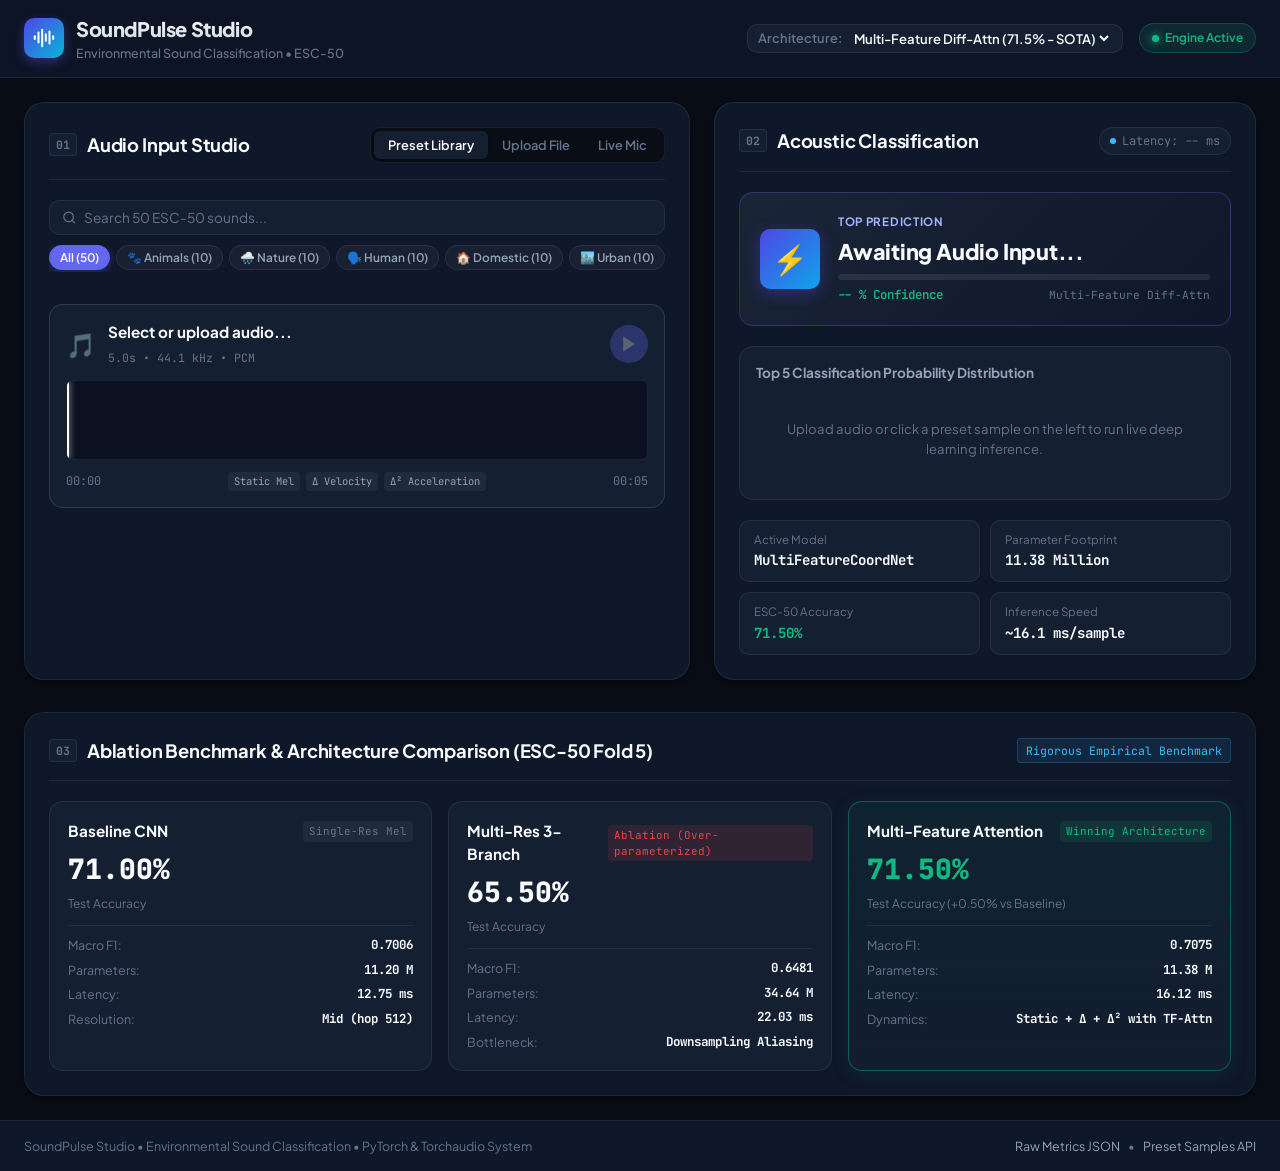
==== static/index.html @ cbf7ad25 "Initial commit: Environmental Sound Classification (ESC-50) with PyTorch & SoundPulse Studio" ====
<!DOCTYPE html>
<html lang="en">
<head>
  <meta charset="UTF-8">
  <meta name="viewport" content="width=device-width, initial-scale=1.0">
  <title>SoundPulse — Environmental Sound Classification</title>
  <meta name="description" content="State-of-the-Art Deep Learning & Signal Processing system for Environmental Sound Classification on ESC-50.">
  <link rel="preconnect" href="https://fonts.googleapis.com">
  <link rel="preconnect" href="https://fonts.gstatic.com" crossorigin>
  <link href="https://fonts.googleapis.com/css2?family=Plus+Jakarta+Sans:wght@400;500;600;700;800&family=JetBrains+Mono:wght@400;500;600&display=swap" rel="stylesheet">
  <link rel="stylesheet" href="style.css">
</head>
<body>
  <!-- Header -->
  <header class="app-header">
    <div class="header-container">
      <div class="brand">
        <div class="brand-icon">
          <svg width="22" height="22" viewBox="0 0 24 24" fill="none" stroke="currentColor" stroke-width="2.2" stroke-linecap="round" stroke-linejoin="round">
            <path d="M2 10v3"></path>
            <path d="M6 6v11"></path>
            <path d="M10 3v18"></path>
            <path d="M14 8v7"></path>
            <path d="M18 5v13"></path>
            <path d="M22 10v3"></path>
          </svg>
        </div>
        <div>
          <h1 class="brand-title">SoundPulse Studio</h1>
          <p class="brand-subtitle">Environmental Sound Classification • ESC-50</p>
        </div>
      </div>

      <div class="header-controls">
        <div class="model-selector-group">
          <label for="modelSelect" class="selector-label">Architecture:</label>
          <select id="modelSelect" class="model-select">
            <option value="multifeature" selected>Multi-Feature Diff-Attn (71.5% - SOTA)</option>
            <option value="baseline">Baseline Single-Res CNN (71.0%)</option>
            <option value="multires">Multi-Res 3-Branch Net (65.5%)</option>
          </select>
        </div>
        <div class="status-pill online">
          <span class="pulse-dot"></span>
          <span>Engine Active</span>
        </div>
      </div>
    </div>
  </header>

  <!-- Main Content -->
  <main class="main-container">
    <!-- Grid Layout -->
    <div class="studio-grid">
      
      <!-- Left Column: Audio Studio & Input -->
      <section class="panel studio-panel">
        <div class="panel-header">
          <div class="panel-title-wrap">
            <span class="panel-badge">01</span>
            <h2>Audio Input Studio</h2>
          </div>
          <div class="tab-pills">
            <button class="tab-btn active" data-tab="presets" id="tabPresetsBtn">Preset Library</button>
            <button class="tab-btn" data-tab="upload" id="tabUploadBtn">Upload File</button>
            <button class="tab-btn" data-tab="mic" id="tabMicBtn">Live Mic</button>
          </div>
        </div>

        <!-- Tab 1: Presets -->
        <div class="tab-pane active" id="panePresets">
          <div class="preset-controls-bar">
            <div class="preset-search-wrap">
              <svg width="15" height="15" viewBox="0 0 24 24" fill="none" stroke="currentColor" stroke-width="2" stroke-linecap="round" stroke-linejoin="round">
                <circle cx="11" cy="11" r="8"></circle>
                <line x1="21" y1="21" x2="16.65" y2="16.65"></line>
              </svg>
              <input type="text" id="presetSearchInput" placeholder="Search 50 ESC-50 sounds..." autocomplete="off">
            </div>
            <div class="preset-filter-pills" id="presetFilterPills">
              <button class="filter-chip active" data-group="All">All (50)</button>
              <button class="filter-chip" data-group="Animals">🐾 Animals (10)</button>
              <button class="filter-chip" data-group="Nature">🌧️ Nature (10)</button>
              <button class="filter-chip" data-group="Human">🗣️ Human (10)</button>
              <button class="filter-chip" data-group="Domestic">🏠 Domestic (10)</button>
              <button class="filter-chip" data-group="Urban">🏙️ Urban (10)</button>
            </div>
          </div>
          <div class="preset-grid-scroll">
            <div class="preset-grid" id="presetGrid">
              <!-- 50 Presets Rendered by JS -->
            </div>
          </div>
        </div>

        <!-- Tab 2: Upload -->
        <div class="tab-pane" id="paneUpload">
          <div class="dropzone" id="dropZone">
            <input type="file" id="audioFileInput" accept=".wav,.mp3,.ogg,.flac,.m4a" hidden>
            <div class="dropzone-icon">
              <svg width="36" height="36" viewBox="0 0 24 24" fill="none" stroke="currentColor" stroke-width="2" stroke-linecap="round" stroke-linejoin="round">
                <path d="M21 15v4a2 2 0 0 1-2 2H5a2 2 0 0 1-2-2v-4"></path>
                <polyline points="17 8 12 3 7 8"></polyline>
                <line x1="12" y1="3" x2="12" y2="15"></line>
              </svg>
            </div>
            <h3>Drop your audio file here</h3>
            <p>Supports .wav, .mp3, .ogg, .flac (5-second window)</p>
            <button class="btn btn-secondary" id="browseBtn">Browse Files</button>
          </div>
        </div>

        <!-- Tab 3: Microphone -->
        <div class="tab-pane" id="paneMic">
          <div class="mic-recorder-card">
            <div class="mic-visualizer-wrap">
              <div class="mic-ring" id="micRing">
                <button class="mic-trigger-btn" id="micTriggerBtn" title="Start 5-Second Recording">
                  <svg width="32" height="32" viewBox="0 0 24 24" fill="none" stroke="currentColor" stroke-width="2" stroke-linecap="round" stroke-linejoin="round">
                    <path d="M12 2a3 3 0 0 0-3 3v7a3 3 0 0 0 6 0V5a3 3 0 0 0-3-3Z"></path>
                    <path d="M19 10v2a7 7 0 0 1-14 0v-2"></path>
                    <line x1="12" y1="19" x2="12" y2="22"></line>
                  </svg>
                </button>
              </div>
              <div class="mic-timer" id="micTimer">00:00 / 00:05</div>
            </div>
            <div class="mic-instructions">
              <h4 id="micStatusText">Click microphone to record sound</h4>
              <p>Clap hands, snap fingers, whistle, speak, or play a sound for 5 seconds.</p>
            </div>
          </div>
        </div>

        <!-- Audio Player & Waveform Visualizer -->
        <div class="player-card" id="playerCard">
          <div class="player-top">
            <div class="track-info">
              <span class="track-icon" id="currentTrackIcon">🎵</span>
              <div>
                <h4 class="track-name" id="currentTrackName">Select or upload audio...</h4>
                <span class="track-meta" id="currentTrackMeta">5.0s • 44.1 kHz • PCM</span>
              </div>
            </div>
            <button class="btn-play" id="playPauseBtn" disabled>
              <svg width="20" height="20" viewBox="0 0 24 24" fill="currentColor" id="playIcon">
                <polygon points="5 3 19 12 5 21 5 3"></polygon>
              </svg>
            </button>
          </div>

          <div class="waveform-container">
            <canvas id="waveformCanvas" width="600" height="80"></canvas>
            <div class="playhead" id="playhead"></div>
          </div>

          <div class="player-bottom">
            <span class="time-label" id="currentTimeLabel">00:00</span>
            <div class="player-tags">
              <span class="tech-chip">Static Mel</span>
              <span class="tech-chip">Δ Velocity</span>
              <span class="tech-chip">Δ² Acceleration</span>
            </div>
            <span class="time-label" id="totalTimeLabel">00:05</span>
          </div>
        </div>
      </section>

      <!-- Right Column: Inference & Classification Intelligence -->
      <section class="panel results-panel">
        <div class="panel-header">
          <div class="panel-title-wrap">
            <span class="panel-badge">02</span>
            <h2>Acoustic Classification</h2>
          </div>
          <div class="telemetry-badge" id="telemetryBadge">
            <span class="telemetry-dot"></span>
            <span id="latencyLabel">Latency: -- ms</span>
          </div>
        </div>

        <!-- Prediction Hero Box -->
        <div class="prediction-hero" id="predictionHero">
          <div class="hero-icon-wrap" id="heroIconWrap">
            <span class="hero-icon" id="heroIcon">⚡</span>
          </div>
          <div class="hero-content">
            <span class="hero-label">Top Prediction</span>
            <h3 class="hero-class" id="top1Class">Awaiting Audio Input...</h3>
            <div class="hero-confidence-bar">
              <div class="confidence-fill" id="top1Fill" style="width: 0%;"></div>
            </div>
            <div class="hero-meta">
              <span class="confidence-text" id="top1Confidence">-- % Confidence</span>
              <span class="model-badge" id="activeModelBadge">Multi-Feature Diff-Attn</span>
            </div>
          </div>
        </div>

        <!-- Top 5 Rankings Breakdown -->
        <div class="rankings-card">
          <h4 class="rankings-title">Top 5 Classification Probability Distribution</h4>
          <div class="rankings-list" id="rankingsList">
            <div class="rankings-empty-state">
              <p>Upload audio or click a preset sample on the left to run live deep learning inference.</p>
            </div>
          </div>
        </div>

        <!-- Live Model Specifications Card -->
        <div class="specs-card">
          <div class="spec-item">
            <span class="spec-name">Active Model</span>
            <strong class="spec-value" id="specModelName">MultiFeatureCoordNet</strong>
          </div>
          <div class="spec-item">
            <span class="spec-name">Parameter Footprint</span>
            <strong class="spec-value" id="specParams">11.38 Million</strong>
          </div>
          <div class="spec-item">
            <span class="spec-name">ESC-50 Accuracy</span>
            <strong class="spec-value highlight" id="specAcc">71.50%</strong>
          </div>
          <div class="spec-item">
            <span class="spec-name">Inference Speed</span>
            <strong class="spec-value" id="specLatency">~16.1 ms/sample</strong>
          </div>
        </div>
      </section>
    </div>

    <!-- Benchmark Comparison Drawer -->
    <section class="panel benchmark-panel">
      <div class="panel-header">
        <div class="panel-title-wrap">
          <span class="panel-badge">03</span>
          <h2>Ablation Benchmark & Architecture Comparison (ESC-50 Fold 5)</h2>
        </div>
        <span class="benchmark-pill">Rigorous Empirical Benchmark</span>
      </div>

      <div class="benchmark-grid">
        <!-- Card 1: Baseline -->
        <div class="benchmark-card" id="cardBaseline">
          <div class="bench-header">
            <h4>Baseline CNN</h4>
            <span class="bench-tag">Single-Res Mel</span>
          </div>
          <div class="bench-stat-main">71.00%</div>
          <span class="bench-stat-sub">Test Accuracy</span>
          <div class="bench-details">
            <div class="bench-row"><span>Macro F1:</span><strong>0.7006</strong></div>
            <div class="bench-row"><span>Parameters:</span><strong>11.20 M</strong></div>
            <div class="bench-row"><span>Latency:</span><strong>12.75 ms</strong></div>
            <div class="bench-row"><span>Resolution:</span><strong>Mid (hop 512)</strong></div>
          </div>
        </div>

        <!-- Card 2: 3-Branch Multi-Res -->
        <div class="benchmark-card" id="cardMultiRes">
          <div class="bench-header">
            <h4>Multi-Res 3-Branch</h4>
            <span class="bench-tag red">Ablation (Over-parameterized)</span>
          </div>
          <div class="bench-stat-main">65.50%</div>
          <span class="bench-stat-sub">Test Accuracy</span>
          <div class="bench-details">
            <div class="bench-row"><span>Macro F1:</span><strong>0.6481</strong></div>
            <div class="bench-row"><span>Parameters:</span><strong>34.64 M</strong></div>
            <div class="bench-row"><span>Latency:</span><strong>22.03 ms</strong></div>
            <div class="bench-row"><span>Bottleneck:</span><strong>Downsampling Aliasing</strong></div>
          </div>
        </div>

        <!-- Card 3: Multi-Feature (Winner) -->
        <div class="benchmark-card winner" id="cardMultiFeature">
          <div class="bench-header">
            <h4>Multi-Feature Attention</h4>
            <span class="bench-tag green">Winning Architecture</span>
          </div>
          <div class="bench-stat-main green">71.50%</div>
          <span class="bench-stat-sub">Test Accuracy (+0.50% vs Baseline)</span>
          <div class="bench-details">
            <div class="bench-row"><span>Macro F1:</span><strong>0.7075</strong></div>
            <div class="bench-row"><span>Parameters:</span><strong>11.38 M</strong></div>
            <div class="bench-row"><span>Latency:</span><strong>16.12 ms</strong></div>
            <div class="bench-row"><span>Dynamics:</span><strong>Static + Δ + Δ² with TF-Attn</strong></div>
          </div>
        </div>
      </div>
    </section>
  </main>

  <footer class="app-footer">
    <div class="footer-container">
      <p>SoundPulse Studio • Environmental Sound Classification • PyTorch & Torchaudio System</p>
      <div class="footer-links">
        <a href="/api/metrics" target="_blank">Raw Metrics JSON</a>
        <span>•</span>
        <a href="/api/samples" target="_blank">Preset Samples API</a>
      </div>
    </div>
  </footer>

  <script src="app.js"></script>
</body>
</html>
---- static/style.css ----
/* ==========================================================================
   SoundPulse Studio Design System (Audio Workstation Aesthetics)
   ========================================================================== */

:root {
  --bg-canvas: #090d16;
  --bg-surface: #0f172a;
  --bg-card: #151f32;
  --bg-card-hover: #1c2a44;
  --bg-card-active: #223252;
  
  --border-subtle: rgba(255, 255, 255, 0.07);
  --border-medium: rgba(255, 255, 255, 0.12);
  --border-focus: #6366f1;
  
  --text-primary: #f8fafc;
  --text-secondary: #94a3b8;
  --text-muted: #64748b;
  
  --accent-primary: #6366f1;
  --accent-primary-hover: #4f46e5;
  --accent-success: #10b981;
  --accent-success-bg: rgba(16, 185, 129, 0.12);
  --accent-warning: #f59e0b;
  --accent-danger: #ef4444;
  --accent-danger-bg: rgba(239, 68, 68, 0.12);
  
  --radius-sm: 6px;
  --radius-md: 10px;
  --radius-lg: 14px;
  --radius-xl: 20px;
  
  --shadow-sm: 0 1px 2px 0 rgba(0, 0, 0, 0.3);
  --shadow-md: 0 4px 12px 0 rgba(0, 0, 0, 0.4);
  --shadow-lg: 0 10px 25px -3px rgba(0, 0, 0, 0.5);
  
  --font-sans: 'Plus Jakarta Sans', -apple-system, BlinkMacSystemFont, 'Segoe UI', Roboto, sans-serif;
  --font-mono: 'JetBrains Mono', monospace;
  --transition: all 0.2s cubic-bezier(0.16, 1, 0.3, 1);
}

* {
  box-sizing: border-box;
  margin: 0;
  padding: 0;
}

body {
  background-color: var(--bg-canvas);
  color: var(--text-primary);
  font-family: var(--font-sans);
  line-height: 1.5;
  min-height: 100vh;
  display: flex;
  flex-direction: column;
  -webkit-font-smoothing: antialiased;
}

/* ==========================================================================
   Header
   ========================================================================== */

.app-header {
  background-color: rgba(15, 23, 42, 0.85);
  backdrop-filter: blur(12px);
  border-bottom: 1px solid var(--border-subtle);
  position: sticky;
  top: 0;
  z-index: 50;
}

.header-container {
  max-width: 1280px;
  margin: 0 auto;
  padding: 14px 24px;
  display: flex;
  align-items: center;
  justify-content: space-between;
  gap: 16px;
}

.brand {
  display: flex;
  align-items: center;
  gap: 12px;
}

.brand-icon {
  width: 40px;
  height: 40px;
  background: linear-gradient(135deg, #4f46e5, #06b6d4);
  color: #fff;
  border-radius: var(--radius-md);
  display: flex;
  align-items: center;
  justify-content: center;
  box-shadow: 0 4px 12px rgba(99, 102, 241, 0.35);
}

.brand-title {
  font-size: 1.25rem;
  font-weight: 800;
  letter-spacing: -0.02em;
  background: linear-gradient(180deg, #ffffff 0%, #cbd5e1 100%);
  -webkit-background-clip: text;
  -webkit-text-fill-color: transparent;
}

.brand-subtitle {
  font-size: 0.78rem;
  color: var(--text-muted);
  font-weight: 500;
}

.header-controls {
  display: flex;
  align-items: center;
  gap: 16px;
}

.model-selector-group {
  display: flex;
  align-items: center;
  gap: 8px;
  background: var(--bg-card);
  padding: 4px 10px;
  border-radius: var(--radius-md);
  border: 1px solid var(--border-subtle);
}

.selector-label {
  font-size: 0.8rem;
  color: var(--text-muted);
  font-weight: 600;
}

.model-select {
  background: transparent;
  color: var(--text-primary);
  border: none;
  font-family: var(--font-sans);
  font-size: 0.82rem;
  font-weight: 600;
  cursor: pointer;
  outline: none;
}

.model-select option {
  background-color: var(--bg-surface);
  color: var(--text-primary);
}

.status-pill {
  display: flex;
  align-items: center;
  gap: 6px;
  padding: 5px 12px;
  border-radius: 999px;
  font-size: 0.75rem;
  font-weight: 600;
  background: var(--accent-success-bg);
  color: var(--accent-success);
  border: 1px solid rgba(16, 185, 129, 0.25);
}

.pulse-dot {
  width: 7px;
  height: 7px;
  background-color: var(--accent-success);
  border-radius: 50%;
  box-shadow: 0 0 8px var(--accent-success);
  animation: pulse 2s infinite;
}

@keyframes pulse {
  0% { transform: scale(0.95); opacity: 0.8; }
  50% { transform: scale(1.25); opacity: 1; }
  100% { transform: scale(0.95); opacity: 0.8; }
}

/* ==========================================================================
   Main Grid Layout
   ========================================================================== */

.main-container {
  max-width: 1280px;
  width: 100%;
  margin: 0 auto;
  padding: 24px;
  flex: 1;
  display: flex;
  flex-direction: column;
  gap: 24px;
}

.studio-grid {
  display: grid;
  grid-template-columns: 1.15fr 1fr;
  gap: 24px;
}

@media (max-width: 980px) {
  .studio-grid {
    grid-template-columns: 1fr;
  }
}

/* ==========================================================================
   Panels & Cards
   ========================================================================== */

.panel {
  background-color: var(--bg-surface);
  border: 1px solid var(--border-subtle);
  border-radius: var(--radius-xl);
  padding: 24px;
  box-shadow: var(--shadow-md);
  display: flex;
  flex-direction: column;
  gap: 20px;
}

.panel-header {
  display: flex;
  align-items: center;
  justify-content: space-between;
  border-bottom: 1px solid var(--border-subtle);
  padding-bottom: 16px;
}

.panel-title-wrap {
  display: flex;
  align-items: center;
  gap: 10px;
}

.panel-badge {
  font-family: var(--font-mono);
  font-size: 0.72rem;
  font-weight: 700;
  padding: 2px 6px;
  border-radius: 4px;
  background: var(--bg-card);
  color: var(--text-muted);
  border: 1px solid var(--border-subtle);
}

.panel-header h2 {
  font-size: 1.15rem;
  font-weight: 700;
  letter-spacing: -0.01em;
}

/* Tab Pills */
.tab-pills {
  display: flex;
  background-color: var(--bg-canvas);
  padding: 3px;
  border-radius: var(--radius-md);
  border: 1px solid var(--border-subtle);
}

.tab-btn {
  background: transparent;
  border: none;
  color: var(--text-muted);
  padding: 6px 14px;
  border-radius: var(--radius-sm);
  font-family: var(--font-sans);
  font-size: 0.8rem;
  font-weight: 600;
  cursor: pointer;
  transition: var(--transition);
}

.tab-btn:hover {
  color: var(--text-primary);
}

.tab-btn.active {
  background-color: var(--bg-card);
  color: #fff;
  box-shadow: var(--shadow-sm);
}

.tab-pane {
  display: none;
}

.tab-pane.active {
  display: block;
}

.tab-desc {
  font-size: 0.85rem;
  color: var(--text-secondary);
  margin-bottom: 14px;
}

/* ==========================================================================
   Preset Controls & Grid
   ========================================================================== */

.preset-controls-bar {
  display: flex;
  flex-direction: column;
  gap: 10px;
  margin-bottom: 12px;
}

.preset-search-wrap {
  display: flex;
  align-items: center;
  gap: 8px;
  background-color: var(--bg-card);
  border: 1px solid var(--border-subtle);
  border-radius: var(--radius-md);
  padding: 8px 12px;
  color: var(--text-muted);
  transition: var(--transition);
}

.preset-search-wrap:focus-within {
  border-color: var(--accent-primary);
  box-shadow: 0 0 0 1px var(--accent-primary);
  color: var(--text-primary);
}

.preset-search-wrap input {
  background: transparent;
  border: none;
  color: var(--text-primary);
  font-family: var(--font-sans);
  font-size: 0.85rem;
  width: 100%;
  outline: none;
}

.preset-search-wrap input::placeholder {
  color: var(--text-muted);
}

.preset-filter-pills {
  display: flex;
  align-items: center;
  gap: 6px;
  overflow-x: auto;
  padding-bottom: 2px;
  scrollbar-width: none;
}

.preset-filter-pills::-webkit-scrollbar {
  display: none;
}

.filter-chip {
  background-color: rgba(255, 255, 255, 0.04);
  border: 1px solid var(--border-subtle);
  color: var(--text-secondary);
  padding: 4px 10px;
  border-radius: 999px;
  font-family: var(--font-sans);
  font-size: 0.74rem;
  font-weight: 600;
  cursor: pointer;
  white-space: nowrap;
  transition: var(--transition);
}

.filter-chip:hover {
  background-color: rgba(255, 255, 255, 0.08);
  color: var(--text-primary);
}

.filter-chip.active {
  background-color: var(--accent-primary);
  border-color: var(--accent-primary);
  color: #fff;
  box-shadow: 0 2px 8px rgba(99, 102, 241, 0.35);
}

.preset-grid-scroll {
  max-height: 280px;
  overflow-y: auto;
  padding-right: 4px;
}

.preset-grid-scroll::-webkit-scrollbar {
  width: 5px;
}

.preset-grid-scroll::-webkit-scrollbar-track {
  background: rgba(255, 255, 255, 0.02);
  border-radius: 4px;
}

.preset-grid-scroll::-webkit-scrollbar-thumb {
  background: rgba(255, 255, 255, 0.12);
  border-radius: 4px;
}

.preset-grid-scroll::-webkit-scrollbar-thumb:hover {
  background: rgba(255, 255, 255, 0.2);
}

.preset-grid {
  display: grid;
  grid-template-columns: repeat(2, 1fr);
  gap: 8px;
}

.preset-card {
  background-color: var(--bg-card);
  border: 1px solid var(--border-subtle);
  border-radius: var(--radius-md);
  padding: 12px 14px;
  display: flex;
  align-items: center;
  justify-content: space-between;
  cursor: pointer;
  transition: var(--transition);
}

.preset-card:hover {
  background-color: var(--bg-card-hover);
  border-color: var(--border-medium);
  transform: translateY(-1px);
}

.preset-card.active {
  background-color: var(--bg-card-active);
  border-color: var(--accent-primary);
  box-shadow: 0 0 0 1px var(--accent-primary);
}

.preset-left {
  display: flex;
  align-items: center;
  gap: 10px;
}

.preset-icon {
  font-size: 1.25rem;
}

.preset-name {
  font-size: 0.88rem;
  font-weight: 600;
}

.preset-category {
  font-size: 0.72rem;
  color: var(--text-muted);
  font-family: var(--font-mono);
}

.preset-btn-play {
  background: rgba(255, 255, 255, 0.05);
  border: 1px solid var(--border-subtle);
  color: var(--text-secondary);
  width: 28px;
  height: 28px;
  border-radius: 50%;
  display: flex;
  align-items: center;
  justify-content: center;
  font-size: 0.75rem;
}

/* ==========================================================================
   Dropzone
   ========================================================================== */

.dropzone {
  border: 2px dashed var(--border-medium);
  border-radius: var(--radius-lg);
  padding: 36px 20px;
  text-align: center;
  background-color: rgba(21, 31, 50, 0.5);
  cursor: pointer;
  transition: var(--transition);
}

.dropzone:hover, .dropzone.dragover {
  border-color: var(--accent-primary);
  background-color: rgba(99, 102, 241, 0.05);
}

.dropzone-icon {
  color: var(--accent-primary);
  margin-bottom: 12px;
}

.dropzone h3 {
  font-size: 1rem;
  font-weight: 600;
  margin-bottom: 4px;
}

.dropzone p {
  font-size: 0.8rem;
  color: var(--text-muted);
  margin-bottom: 16px;
}

/* ==========================================================================
   Microphone Recorder
   ========================================================================== */

.mic-recorder-card {
  background-color: var(--bg-card);
  border: 1px solid var(--border-subtle);
  border-radius: var(--radius-lg);
  padding: 28px 20px;
  display: flex;
  flex-direction: column;
  align-items: center;
  text-align: center;
  gap: 16px;
}

.mic-visualizer-wrap {
  display: flex;
  flex-direction: column;
  align-items: center;
  gap: 12px;
}

.mic-ring {
  width: 80px;
  height: 80px;
  border-radius: 50%;
  background-color: rgba(99, 102, 241, 0.1);
  display: flex;
  align-items: center;
  justify-content: center;
  position: relative;
  transition: var(--transition);
}

.mic-ring.recording {
  background-color: rgba(239, 68, 68, 0.2);
  animation: pulse-mic 1.2s infinite;
}

@keyframes pulse-mic {
  0% { box-shadow: 0 0 0 0 rgba(239, 68, 68, 0.4); }
  70% { box-shadow: 0 0 0 20px rgba(239, 68, 68, 0); }
  100% { box-shadow: 0 0 0 0 rgba(239, 68, 68, 0); }
}

.mic-trigger-btn {
  width: 60px;
  height: 60px;
  border-radius: 50%;
  background: linear-gradient(135deg, #4f46e5, #6366f1);
  color: #fff;
  border: none;
  cursor: pointer;
  display: flex;
  align-items: center;
  justify-content: center;
  box-shadow: 0 4px 12px rgba(79, 70, 229, 0.4);
  transition: var(--transition);
}

.mic-ring.recording .mic-trigger-btn {
  background: linear-gradient(135deg, #dc2626, #ef4444);
}

.mic-timer {
  font-family: var(--font-mono);
  font-size: 0.85rem;
  color: var(--text-muted);
  font-weight: 600;
}

.mic-instructions h4 {
  font-size: 0.95rem;
  font-weight: 600;
  margin-bottom: 4px;
}

.mic-instructions p {
  font-size: 0.8rem;
  color: var(--text-muted);
}

/* ==========================================================================
   Player Card & Waveform
   ========================================================================== */

.player-card {
  background-color: var(--bg-card);
  border: 1px solid var(--border-medium);
  border-radius: var(--radius-lg);
  padding: 16px;
  display: flex;
  flex-direction: column;
  gap: 12px;
}

.player-top {
  display: flex;
  align-items: center;
  justify-content: space-between;
}

.track-info {
  display: flex;
  align-items: center;
  gap: 12px;
}

.track-icon {
  font-size: 1.5rem;
}

.track-name {
  font-size: 0.95rem;
  font-weight: 700;
}

.track-meta {
  font-size: 0.72rem;
  color: var(--text-muted);
  font-family: var(--font-mono);
}

.btn-play {
  width: 38px;
  height: 38px;
  border-radius: 50%;
  background-color: var(--accent-primary);
  color: #fff;
  border: none;
  cursor: pointer;
  display: flex;
  align-items: center;
  justify-content: center;
  transition: var(--transition);
}

.btn-play:disabled {
  opacity: 0.3;
  cursor: not-allowed;
}

.btn-play:not(:disabled):hover {
  background-color: var(--accent-primary-hover);
  transform: scale(1.05);
}

.waveform-container {
  position: relative;
  background-color: #0b1120;
  border: 1px solid var(--border-subtle);
  border-radius: var(--radius-sm);
  height: 80px;
  overflow: hidden;
  cursor: pointer;
}

#waveformCanvas {
  width: 100%;
  height: 100%;
}

.playhead {
  position: absolute;
  top: 0;
  bottom: 0;
  left: 0;
  width: 2px;
  background-color: #fff;
  box-shadow: 0 0 6px #fff;
  pointer-events: none;
}

.player-bottom {
  display: flex;
  align-items: center;
  justify-content: space-between;
}

.time-label {
  font-family: var(--font-mono);
  font-size: 0.75rem;
  color: var(--text-muted);
}

.player-tags {
  display: flex;
  gap: 6px;
}

.tech-chip {
  font-family: var(--font-mono);
  font-size: 0.65rem;
  padding: 2px 6px;
  border-radius: 4px;
  background-color: rgba(255, 255, 255, 0.05);
  color: var(--text-secondary);
}

/* ==========================================================================
   Results & Inference Panel
   ========================================================================== */

.telemetry-badge {
  display: flex;
  align-items: center;
  gap: 6px;
  font-family: var(--font-mono);
  font-size: 0.75rem;
  color: var(--text-muted);
  background: var(--bg-card);
  padding: 4px 10px;
  border-radius: 999px;
  border: 1px solid var(--border-subtle);
}

.telemetry-dot {
  width: 6px;
  height: 6px;
  border-radius: 50%;
  background-color: #38bdf8;
}

.prediction-hero {
  background: linear-gradient(135deg, rgba(30, 41, 59, 0.8), rgba(15, 23, 42, 0.9));
  border: 1px solid rgba(99, 102, 241, 0.3);
  border-radius: var(--radius-lg);
  padding: 20px;
  display: flex;
  align-items: center;
  gap: 18px;
}

.hero-icon-wrap {
  width: 60px;
  height: 60px;
  background: linear-gradient(135deg, #4f46e5, #0ea5e9);
  border-radius: var(--radius-md);
  display: flex;
  align-items: center;
  justify-content: center;
  font-size: 1.8rem;
  box-shadow: 0 4px 16px rgba(79, 70, 229, 0.4);
}

.hero-content {
  flex: 1;
  display: flex;
  flex-direction: column;
  gap: 6px;
}

.hero-label {
  font-size: 0.72rem;
  text-transform: uppercase;
  letter-spacing: 0.06em;
  color: #a5b4fc;
  font-weight: 700;
}

.hero-class {
  font-size: 1.35rem;
  font-weight: 800;
  letter-spacing: -0.01em;
}

.hero-confidence-bar {
  height: 6px;
  background-color: rgba(255, 255, 255, 0.08);
  border-radius: 999px;
  overflow: hidden;
}

.confidence-fill {
  height: 100%;
  background: linear-gradient(90deg, #6366f1, #10b981);
  border-radius: 999px;
  transition: width 0.6s cubic-bezier(0.16, 1, 0.3, 1);
}

.hero-meta {
  display: flex;
  align-items: center;
  justify-content: space-between;
  font-size: 0.78rem;
}

.confidence-text {
  font-family: var(--font-mono);
  font-weight: 600;
  color: var(--accent-success);
}

.model-badge {
  font-family: var(--font-mono);
  font-size: 0.7rem;
  color: var(--text-muted);
}

/* ==========================================================================
   Rankings List
   ========================================================================== */

.rankings-card {
  background-color: var(--bg-card);
  border: 1px solid var(--border-subtle);
  border-radius: var(--radius-lg);
  padding: 16px;
  display: flex;
  flex-direction: column;
  gap: 12px;
}

.rankings-title {
  font-size: 0.85rem;
  font-weight: 700;
  color: var(--text-secondary);
}

.rankings-list {
  display: flex;
  flex-direction: column;
  gap: 8px;
}

.rankings-empty-state {
  text-align: center;
  padding: 24px 10px;
  color: var(--text-muted);
  font-size: 0.82rem;
}

.rank-row {
  display: flex;
  flex-direction: column;
  gap: 4px;
}

.rank-header {
  display: flex;
  align-items: center;
  justify-content: space-between;
  font-size: 0.82rem;
}

.rank-label {
  display: flex;
  align-items: center;
  gap: 8px;
  font-weight: 600;
}

.rank-num {
  font-family: var(--font-mono);
  color: var(--text-muted);
  font-size: 0.75rem;
}

.rank-pct {
  font-family: var(--font-mono);
  font-weight: 700;
  font-size: 0.8rem;
  color: var(--text-primary);
}

.rank-bar-bg {
  height: 5px;
  background-color: rgba(255, 255, 255, 0.05);
  border-radius: 999px;
  overflow: hidden;
}

.rank-bar-fill {
  height: 100%;
  background: linear-gradient(90deg, #4f46e5, #06b6d4);
  border-radius: 999px;
  transition: width 0.5s ease-out;
}

/* ==========================================================================
   Model Specs Card
   ========================================================================== */

.specs-card {
  display: grid;
  grid-template-columns: repeat(2, 1fr);
  gap: 10px;
}

.spec-item {
  background-color: var(--bg-card);
  border: 1px solid var(--border-subtle);
  border-radius: var(--radius-md);
  padding: 10px 14px;
  display: flex;
  flex-direction: column;
  gap: 2px;
}

.spec-name {
  font-size: 0.72rem;
  color: var(--text-muted);
}

.spec-value {
  font-family: var(--font-mono);
  font-size: 0.88rem;
}

.spec-value.highlight {
  color: var(--accent-success);
}

/* ==========================================================================
   Benchmark Drawer
   ========================================================================== */

.benchmark-panel {
  margin-top: 8px;
}

.benchmark-pill {
  font-family: var(--font-mono);
  font-size: 0.72rem;
  color: #38bdf8;
  background: rgba(56, 189, 248, 0.1);
  padding: 3px 8px;
  border-radius: 4px;
  border: 1px solid rgba(56, 189, 248, 0.2);
}

.benchmark-grid {
  display: grid;
  grid-template-columns: repeat(3, 1fr);
  gap: 16px;
}

@media (max-width: 860px) {
  .benchmark-grid {
    grid-template-columns: 1fr;
  }
}

.benchmark-card {
  background-color: var(--bg-card);
  border: 1px solid var(--border-subtle);
  border-radius: var(--radius-lg);
  padding: 18px;
  display: flex;
  flex-direction: column;
  gap: 12px;
  transition: var(--transition);
}

.benchmark-card:hover {
  border-color: var(--border-medium);
  transform: translateY(-2px);
}

.benchmark-card.winner {
  background: linear-gradient(180deg, rgba(16, 185, 129, 0.08) 0%, rgba(21, 31, 50, 0.8) 100%);
  border-color: rgba(16, 185, 129, 0.4);
  box-shadow: 0 4px 20px rgba(16, 185, 129, 0.1);
}

.bench-header {
  display: flex;
  align-items: center;
  justify-content: space-between;
}

.bench-header h4 {
  font-size: 0.95rem;
  font-weight: 700;
}

.bench-tag {
  font-family: var(--font-mono);
  font-size: 0.68rem;
  padding: 2px 6px;
  border-radius: 4px;
  background-color: rgba(255, 255, 255, 0.05);
  color: var(--text-muted);
}

.bench-tag.red {
  background-color: var(--accent-danger-bg);
  color: var(--accent-danger);
}

.bench-tag.green {
  background-color: var(--accent-success-bg);
  color: var(--accent-success);
}

.bench-stat-main {
  font-family: var(--font-mono);
  font-size: 1.75rem;
  font-weight: 800;
  line-height: 1;
}

.bench-stat-main.green {
  color: var(--accent-success);
}

.bench-stat-sub {
  font-size: 0.75rem;
  color: var(--text-muted);
}

.bench-details {
  border-top: 1px solid var(--border-subtle);
  padding-top: 10px;
  display: flex;
  flex-direction: column;
  gap: 6px;
}

.bench-row {
  display: flex;
  align-items: center;
  justify-content: space-between;
  font-size: 0.78rem;
}

.bench-row span {
  color: var(--text-muted);
}

.bench-row strong {
  font-family: var(--font-mono);
  color: var(--text-primary);
}

/* ==========================================================================
   Buttons & Utilities
   ========================================================================== */

.btn {
  font-family: var(--font-sans);
  font-size: 0.82rem;
  font-weight: 600;
  padding: 8px 16px;
  border-radius: var(--radius-md);
  cursor: pointer;
  border: none;
  transition: var(--transition);
}

.btn-secondary {
  background-color: rgba(255, 255, 255, 0.08);
  color: #fff;
  border: 1px solid var(--border-medium);
}

.btn-secondary:hover {
  background-color: rgba(255, 255, 255, 0.14);
}

/* ==========================================================================
   Footer
   ========================================================================== */

.app-footer {
  border-top: 1px solid var(--border-subtle);
  background-color: var(--bg-surface);
  margin-top: auto;
}

.footer-container {
  max-width: 1280px;
  margin: 0 auto;
  padding: 16px 24px;
  display: flex;
  align-items: center;
  justify-content: space-between;
  font-size: 0.78rem;
  color: var(--text-muted);
}

.footer-links {
  display: flex;
  align-items: center;
  gap: 8px;
}

.footer-links a {
  color: var(--text-secondary);
  text-decoration: none;
  transition: var(--transition);
}

.footer-links a:hover {
  color: var(--accent-primary);
}
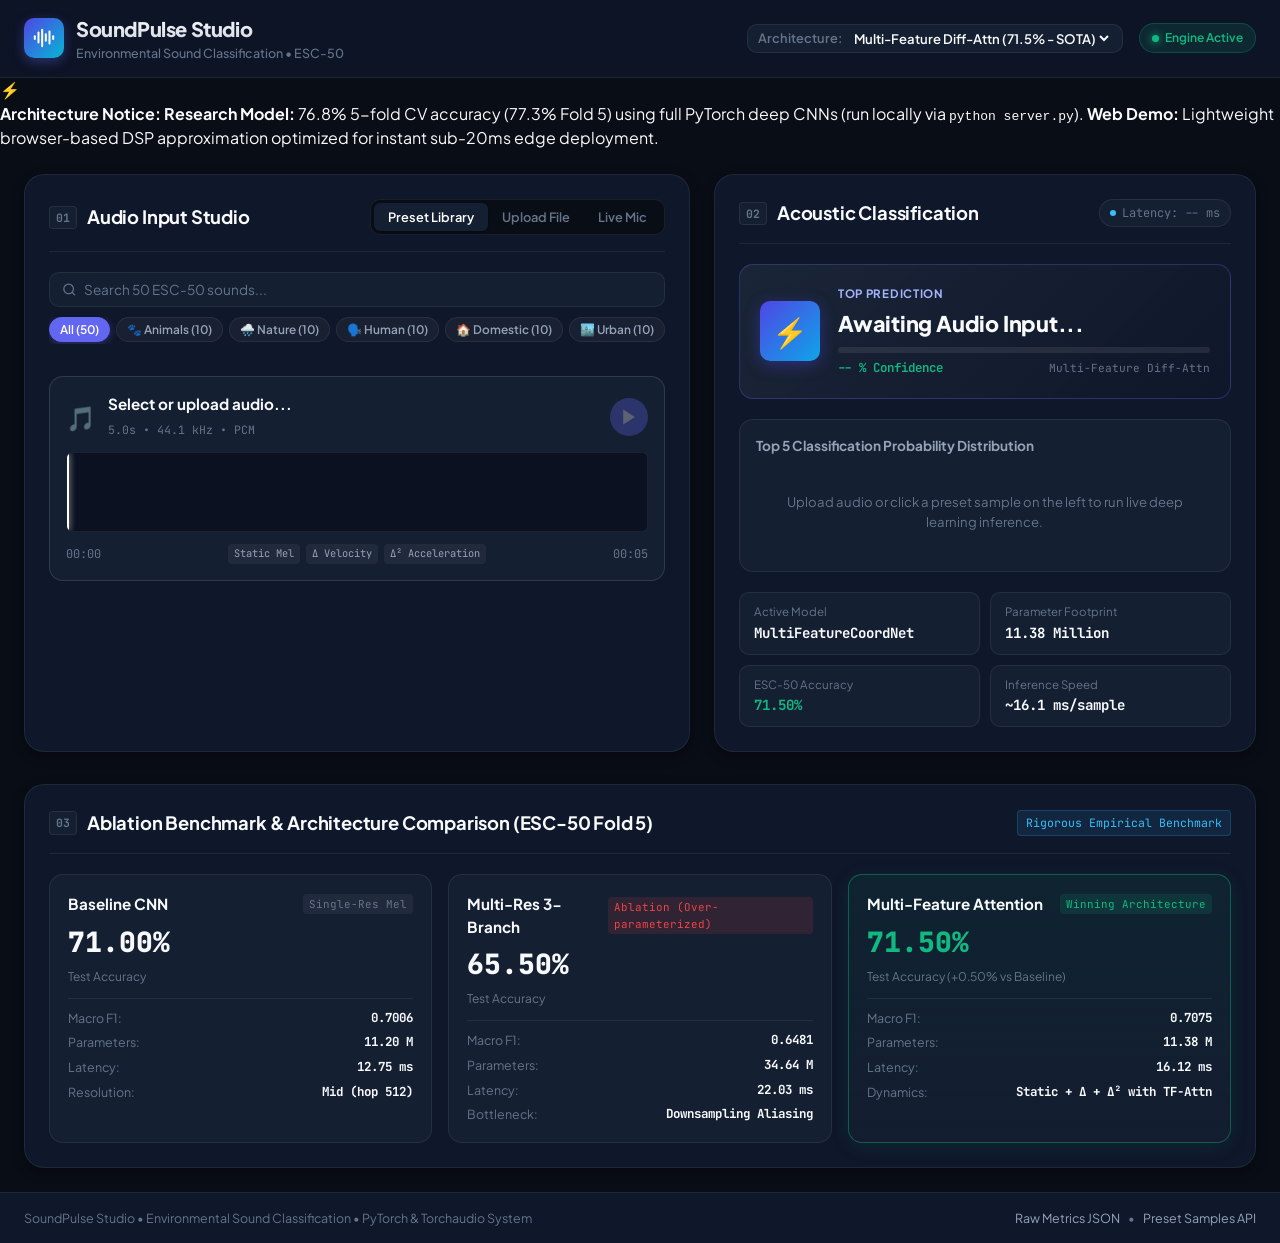
==== commit a33cf52b: "Highlight Research Model (76.8% CV) vs Web Demo architecture in README and UI banner" ====
--- a/static/index.html
+++ b/static/index.html
@@ -48,6 +48,16 @@
     </div>
   </header>
 
+  <!-- Edge Demo Transparency Notice -->
+  <div class="demo-transparency-banner">
+    <div class="banner-content">
+      <span class="banner-icon">⚡</span>
+      <p>
+        <strong>Architecture Notice:</strong> <strong>Research Model:</strong> 76.8% 5-fold CV accuracy (77.3% Fold 5) using full PyTorch deep CNNs (run locally via <code>python server.py</code>). <strong>Web Demo:</strong> Lightweight browser-based DSP approximation optimized for instant sub-20ms edge deployment.
+      </p>
+    </div>
+  </div>
+
   <!-- Main Content -->
   <main class="main-container">
     <!-- Grid Layout -->
